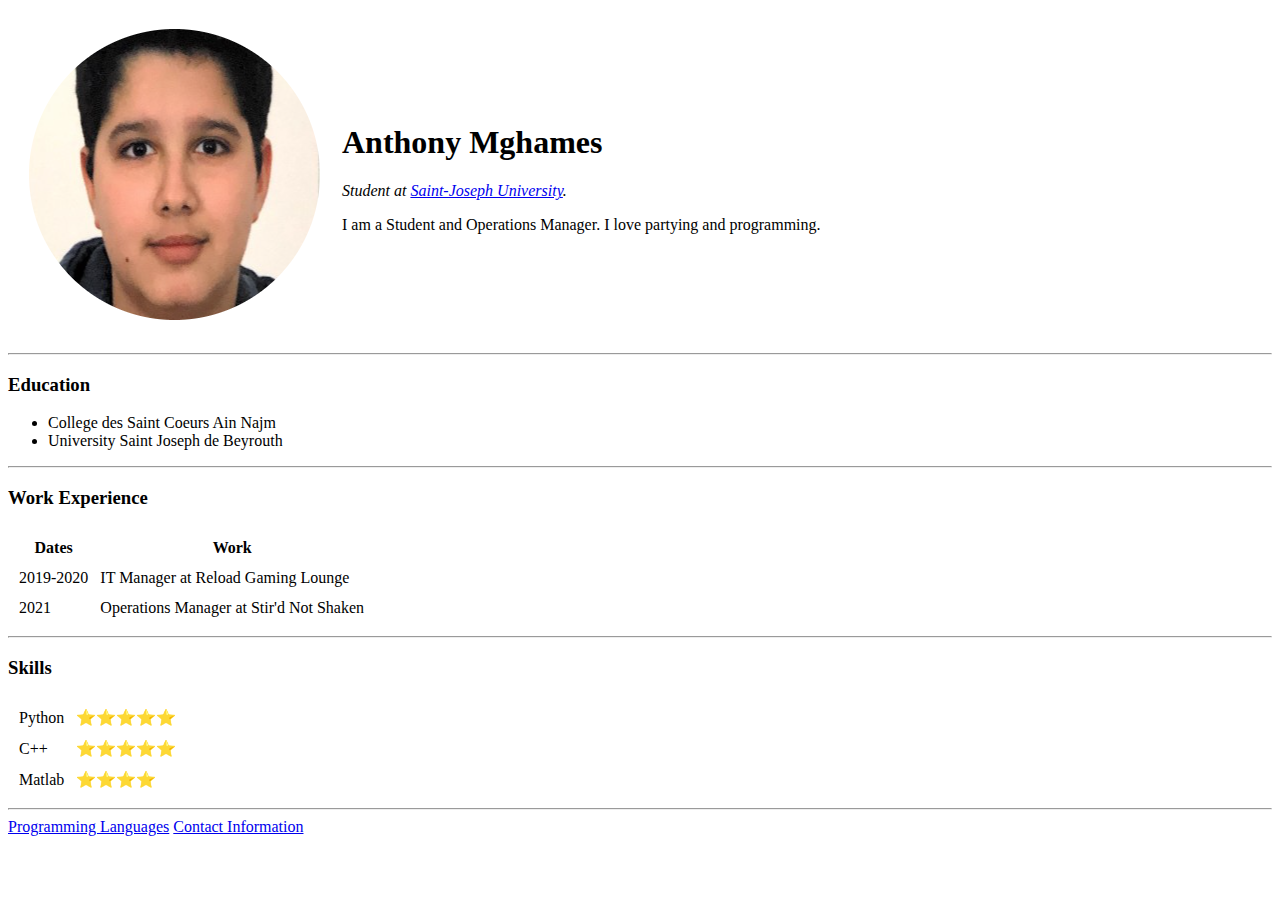
==== index.html @ e40daec2 "Add files via upload" ====
<!DOCTYPE html>
<html lang="en">
<head>
    <meta charset="UTF-8">
    <meta http-equiv="X-UA-Compatible" content="IE=edge">
    <meta name="viewport" content="width=device-width, initial-scale=1.0">
    <title>Anthony's Personal Site</title>
</head>
<body>
    <table cellspacing="20">
        <tr>
            <td><img src="Images/Anthony Mghames PhotoC.png" alt="Anthony Mghames Photo" ></td>
            <td>
                <h1>Anthony Mghames</h1>
                <p><em>Student at <a href="https://www.usj.edu.lb/">Saint-Joseph University</a>.</em></p>
                <p>I am a Student and Operations Manager. I love partying and programming.</p>
            </td>
        </tr>
    </table>  
    <hr>
    <h3>Education</h3>
    <ul>
        <li>College des Saint Coeurs Ain Najm</li>
        <li>University Saint Joseph de Beyrouth</li>
    </ul>
    <hr>
    <h3>Work Experience</h3>
    <table cellspacing="10">
        <thead>
            <tr>
                <th>Dates</th>
                <th>Work</th>
            </tr>

        </thead>
        <tbody>
            <tr>
                <td>2019-2020</td>
                <td>IT Manager at Reload Gaming Lounge</td>
            </tr>
            <tr>
                <td>2021</td>
                <td>Operations Manager at Stir'd Not Shaken</td>
            </tr>
        </tbody>
        
    </table>
    <hr>
    <h3>Skills</h3>
     <table cellspacing="10">
        <tbody>
             <tr>
                <td>Python</td>
                <td>⭐⭐⭐⭐⭐</td>
            </tr>
            <tr>
                <td>C++</td>
                <td>⭐⭐⭐⭐⭐</td>
            </tr>
             <tr>
                <td>Matlab</td>
                <td>⭐⭐⭐⭐</td>
            </tr>
            
        </tbody>
    </table>
    <hr>
    <a href="ProgrammingLanguages.html">Programming Languages</a>
    <a href="ContactInformation.html">Contact Information</a>
</body>
</html>
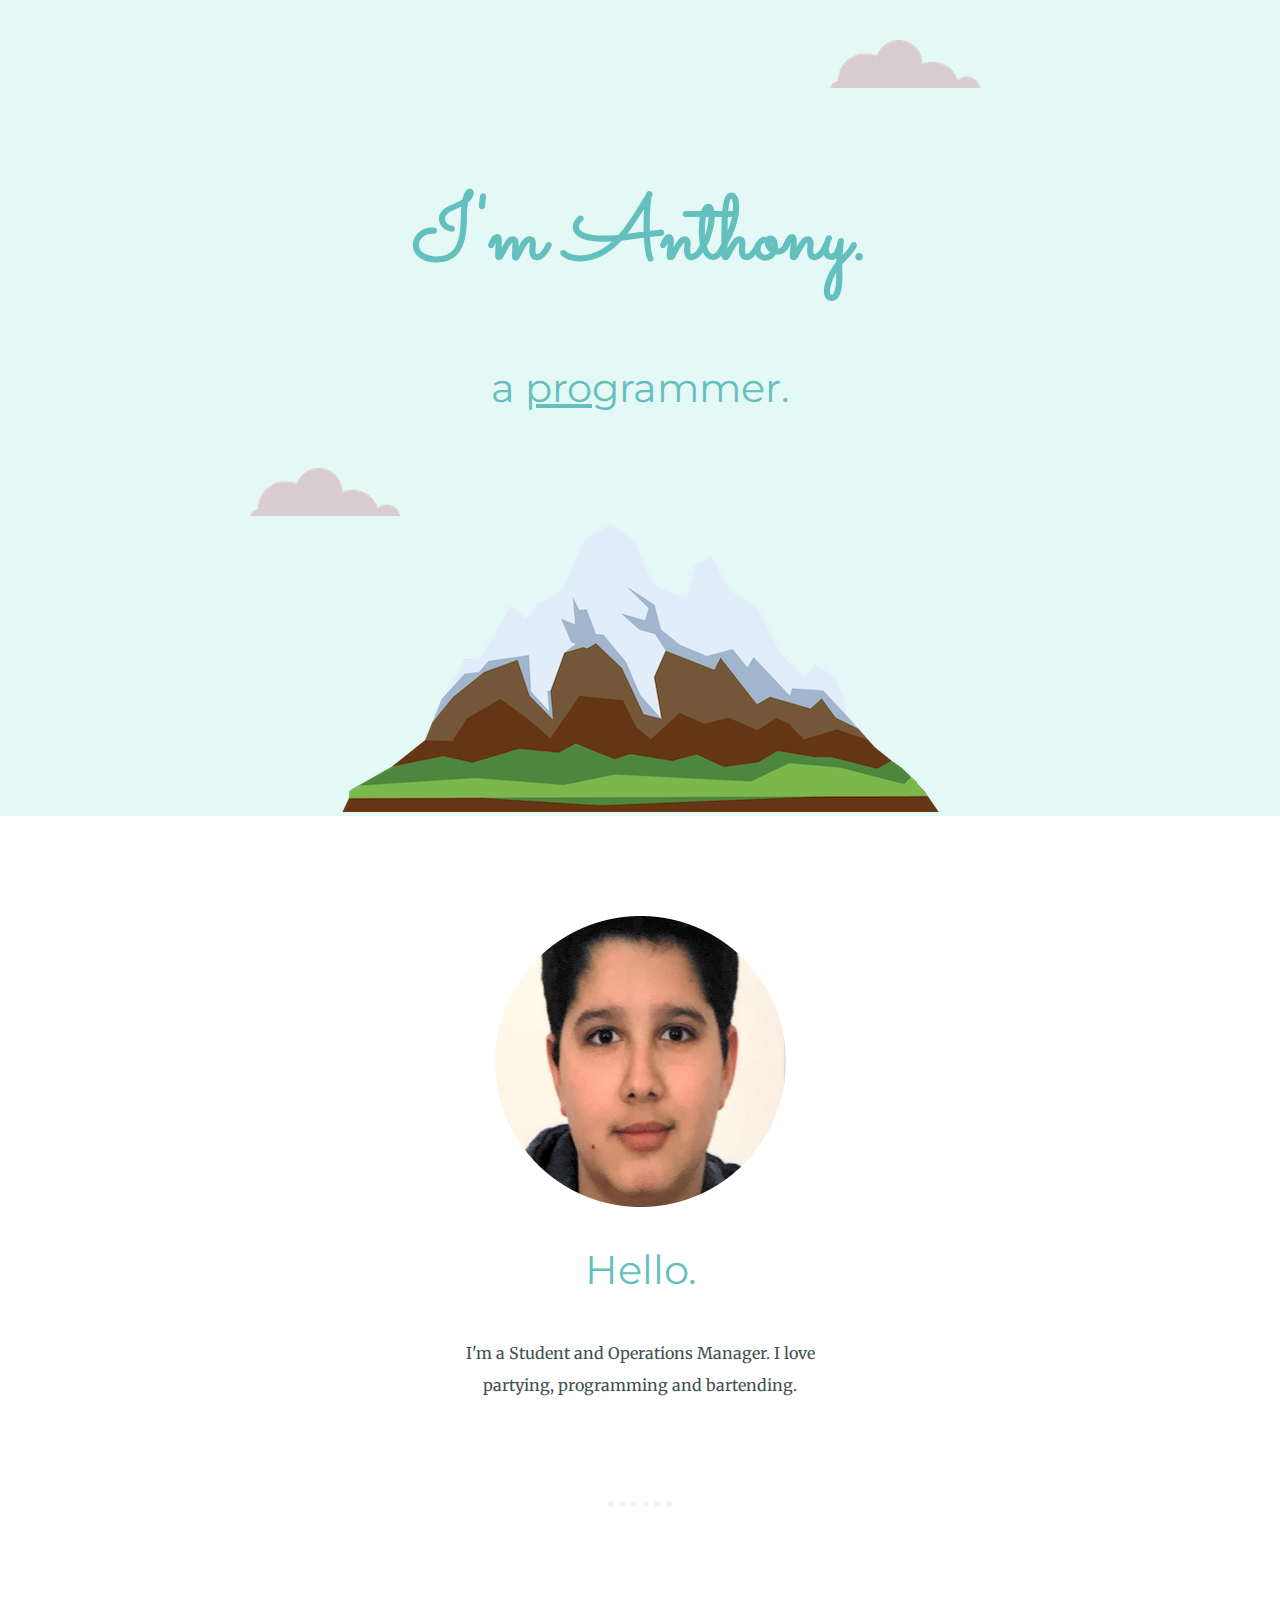
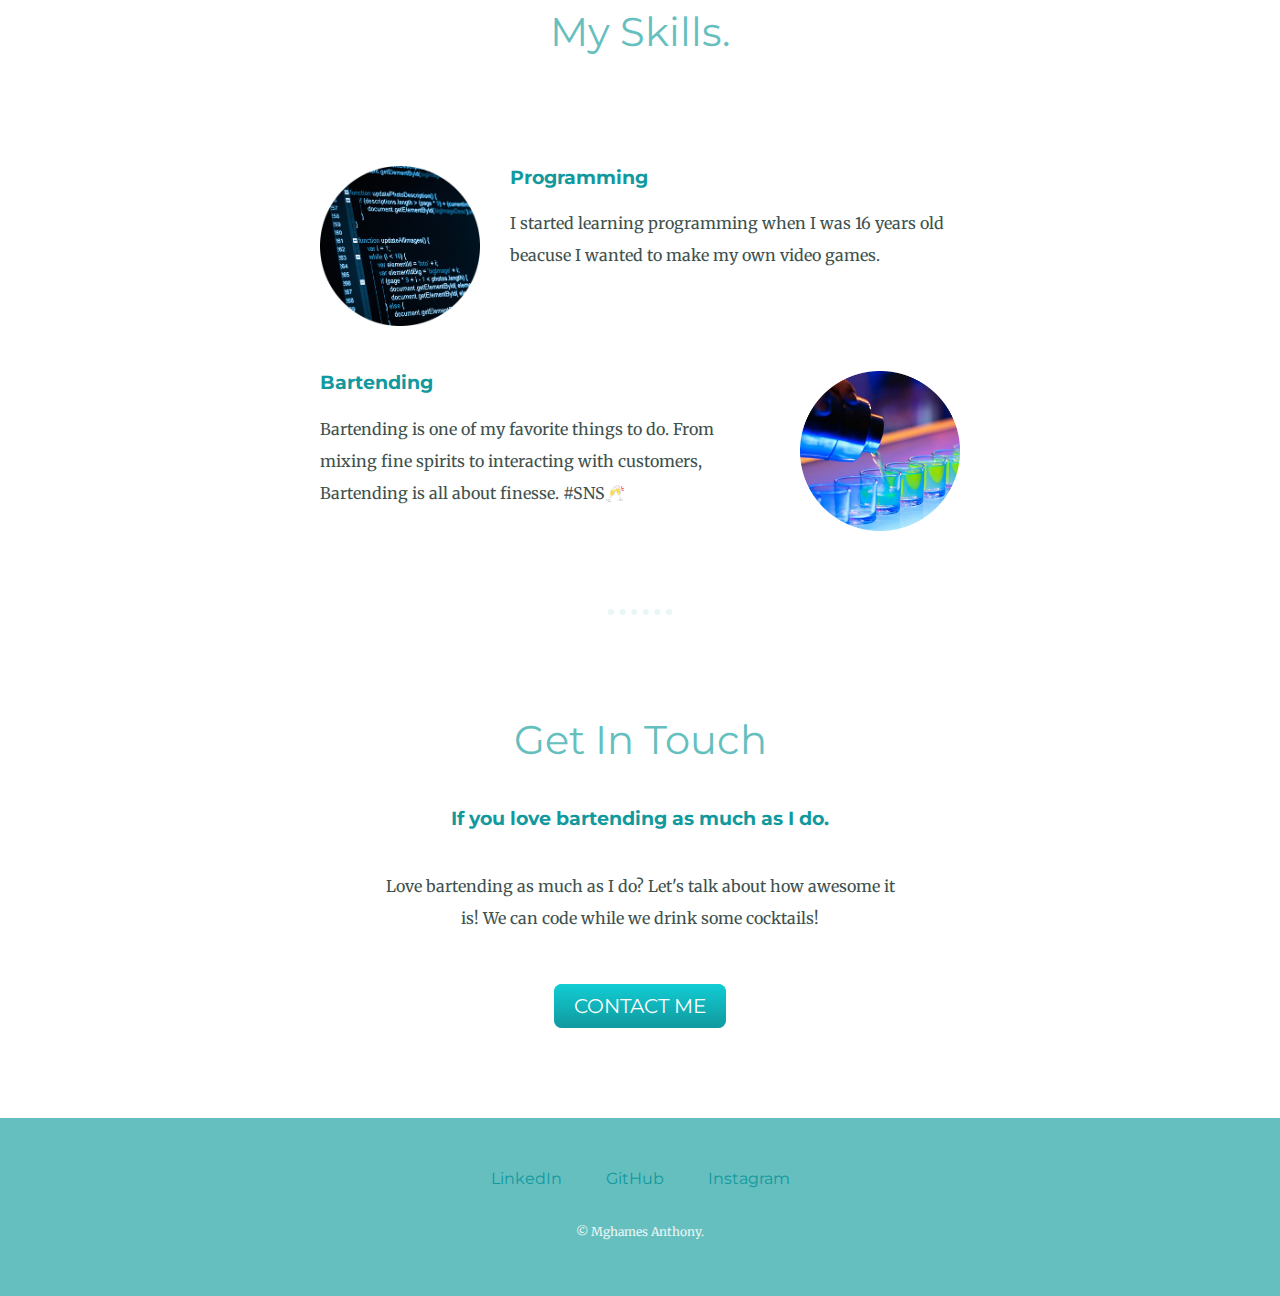
==== commit a9676ff6: "Add files via upload" ====
--- a/index.html
+++ b/index.html
@@ -4,68 +4,58 @@
     <meta charset="UTF-8">
     <meta http-equiv="X-UA-Compatible" content="IE=edge">
     <meta name="viewport" content="width=device-width, initial-scale=1.0">
-    <title>Anthony's Personal Site</title>
+    <title>Anthony Mghames</title>
+    <link rel="stylesheet" href="css/styles.css">
+    <link rel="icon" href="favicon.ico">
+    <link rel="preconnect" href="https://fonts.googleapis.com">
+    <link rel="preconnect" href="https://fonts.gstatic.com" crossorigin>
+    <link href="https://fonts.googleapis.com/css2?family=Merriweather&family=Montserrat&family=Sacramento&display=swap" rel="stylesheet">
 </head>
 <body>
-    <table cellspacing="20">
-        <tr>
-            <td><img src="Images/Anthony Mghames PhotoC.png" alt="Anthony Mghames Photo" ></td>
-            <td>
-                <h1>Anthony Mghames</h1>
-                <p><em>Student at <a href="https://www.usj.edu.lb/">Saint-Joseph University</a>.</em></p>
-                <p>I am a Student and Operations Manager. I love partying and programming.</p>
-            </td>
-        </tr>
-    </table>  
-    <hr>
-    <h3>Education</h3>
-    <ul>
-        <li>College des Saint Coeurs Ain Najm</li>
-        <li>University Saint Joseph de Beyrouth</li>
-    </ul>
-    <hr>
-    <h3>Work Experience</h3>
-    <table cellspacing="10">
-        <thead>
-            <tr>
-                <th>Dates</th>
-                <th>Work</th>
-            </tr>
-
-        </thead>
-        <tbody>
-            <tr>
-                <td>2019-2020</td>
-                <td>IT Manager at Reload Gaming Lounge</td>
-            </tr>
-            <tr>
-                <td>2021</td>
-                <td>Operations Manager at Stir'd Not Shaken</td>
-            </tr>
-        </tbody>
-        
-    </table>
-    <hr>
-    <h3>Skills</h3>
-     <table cellspacing="10">
-        <tbody>
-             <tr>
-                <td>Python</td>
-                <td>⭐⭐⭐⭐⭐</td>
-            </tr>
-            <tr>
-                <td>C++</td>
-                <td>⭐⭐⭐⭐⭐</td>
-            </tr>
-             <tr>
-                <td>Matlab</td>
-                <td>⭐⭐⭐⭐</td>
-            </tr>
-            
-        </tbody>
-    </table>
-    <hr>
-    <a href="ProgrammingLanguages.html">Programming Languages</a>
-    <a href="ContactInformation.html">Contact Information</a>
+    <div class="top-container">
+        <img class="top-cloud" src="Images/cloud.png" alt="cloud-img">
+        <h1>I'm Anthony.</h1>
+        <h2>a <span class="pro">pro</span>grammer.</h2>
+        <img class="bottom-cloud" src="Images/cloud.png" alt="cloud-img">
+        <img src="Images/mountain.png" alt="mountain-img">
+    </div>
+    <div class="middle-container">
+        <div class="profile">
+          <img class="anthony-img" src="Images/Anthony Mghames PhotoC.png" alt="Anthony Mghames Photo">
+          <h2>Hello.</h2>
+          <p class="intro">I'm a Student and Operations Manager. I love partying, programming and bartending.</p>
+        </div>
+        <hr>
+        <div class="skills">
+          <h2>My Skills.</h2>
+          <div class="skill-row">
+            <img class="prog-img" src="Images/programming.png" alt="programming-img">
+            <h3>Programming</h3>
+            <p>I started learning programming when I was 16 years old beacuse I wanted to make my own video games.</p>
+          </div>
+          <div class="skill-row">
+            <img class="bar-img" src="Images/bartending.png" alt="bartending-img">
+            <h3>Bartending</h3>
+            <p>Bartending is one of my favorite things to do. From mixing fine spirits to interacting with customers, Bartending is all about finesse. #SNS🥂</p>
+          </div>
+        </div>
+        <hr>
+        <div class="contact-me">
+          <h2>Get In Touch</h2>
+          <h3>If you love bartending as much as I do.</h3>
+          <p class="contact-message">Love bartending as much as I do? Let's talk about how awesome it is! We can code while we drink some cocktails!</p>
+          <a class="btn" href="mailto:anthonymghames0@gmail.com">CONTACT ME</a>
+        </div>
+      </div>
+      
+      
+      <div class="bottom-container">
+        <a class="footer-link" href="https://www.linkedin.com/in/anthony-mghames-b102b5225/">LinkedIn</a>
+        <a class="footer-link" href="https://github.com/anthonymghms">GitHub</a>
+        <a class="footer-link" href="https://www.instagram.com/anthonymghames/">Instagram</a>
+        <p class="copyright">© Mghames Anthony.</p>
+      </div>
+      
+    
 </body>
-</html>
+</html>--- a/css/styles.css
+++ b/css/styles.css
@@ -0,0 +1,123 @@
+body{
+    color: #40514E;
+    margin: 0;
+    text-align: center;
+    font-family: 'Merriweather', serif;
+}
+h1{
+    color:#64bfbf;
+    font-size: 5.625rem;
+    margin: 50px auto 0 auto;
+    font-family: 'Sacramento', cursive;
+    line-height: 2;
+}
+h2{
+    color:#66BFBF;
+    font-size: 2.5rem;
+    font-family: 'Montserrat', sans-serif;
+    font-weight: normal;
+    padding-bottom: 10px;
+}
+h3{
+    color:#11999E;
+    font-family: 'Montserrat', sans-serif;
+}
+p{
+    line-height: 2;
+}
+hr {
+    border: dotted #EAF6F6 6px;
+    border-bottom: none;
+    width: 4%;
+    margin: 100px auto;
+}
+a{
+    color: #11999E;
+    font-family: 'Montserrat', sans-serif;
+    margin: 10px 20px ;
+    text-decoration: none;
+}
+a:hover{
+    color: #eaf6f6;
+}
+.top-container{
+    background-color: #E4f9f5;
+    position: relative;
+    padding-top: 100px;
+
+}
+.prog-img{
+    width: 25%;
+    float: left;
+    margin-right: 30px;
+}
+.middle-container{
+    margin: 100px 0;
+}
+.bar-img{
+    width: 25%;
+    float: right;
+    margin-left: 30px;
+}
+.bottom-container{
+    background-color: #66BFBF;
+    padding: 50px 0 20px;
+
+}
+.pro{
+    text-decoration: underline;
+}
+.intro{
+    width: 30%;
+    margin: auto;
+}
+.contact-message{
+    width: 40%;
+    margin: 40px auto 60px;
+}
+.bottom-cloud{
+    position:absolute;
+    left: 250px;
+    bottom: 300px;
+}
+.top-cloud{
+    position:absolute;
+    right:300px;
+    top: 40px;
+    
+}
+.copyright{
+    color: #eaf6f6;
+    font-size: 0.75rem;
+    padding: 20px 0;
+}
+.skill-row{
+    width: 50%;
+    margin:100px auto 100px auto;
+    text-align: left;
+}
+.btn {
+    background: #11cdd4;
+    background-image: -webkit-linear-gradient(top, #11cdd4, #11999e);
+    background-image: -moz-linear-gradient(top, #11cdd4, #11999e);
+    background-image: -ms-linear-gradient(top, #11cdd4, #11999e);
+    background-image: -o-linear-gradient(top, #11cdd4, #11999e);
+    background-image: linear-gradient(to bottom, #11cdd4, #11999e);
+    -webkit-border-radius: 8;
+    -moz-border-radius: 8;
+    border-radius: 8px;
+    font-family: 'Montserrat', sans-serif;
+    color: #ffffff;
+    font-size: 20px;
+    padding: 10px 20px 10px 20px;
+    text-decoration: none;
+  } 
+.btn:hover {
+    background: #30e3cb;
+    background-image: -webkit-linear-gradient(top, #30e3cb, #2bc4ad);
+    background-image: -moz-linear-gradient(top, #30e3cb, #2bc4ad);
+    background-image: -ms-linear-gradient(top, #30e3cb, #2bc4ad);
+    background-image: -o-linear-gradient(top, #30e3cb, #2bc4ad);
+    background-image: linear-gradient(to bottom, #30e3cb, #2bc4ad);
+    text-decoration: none;
+}